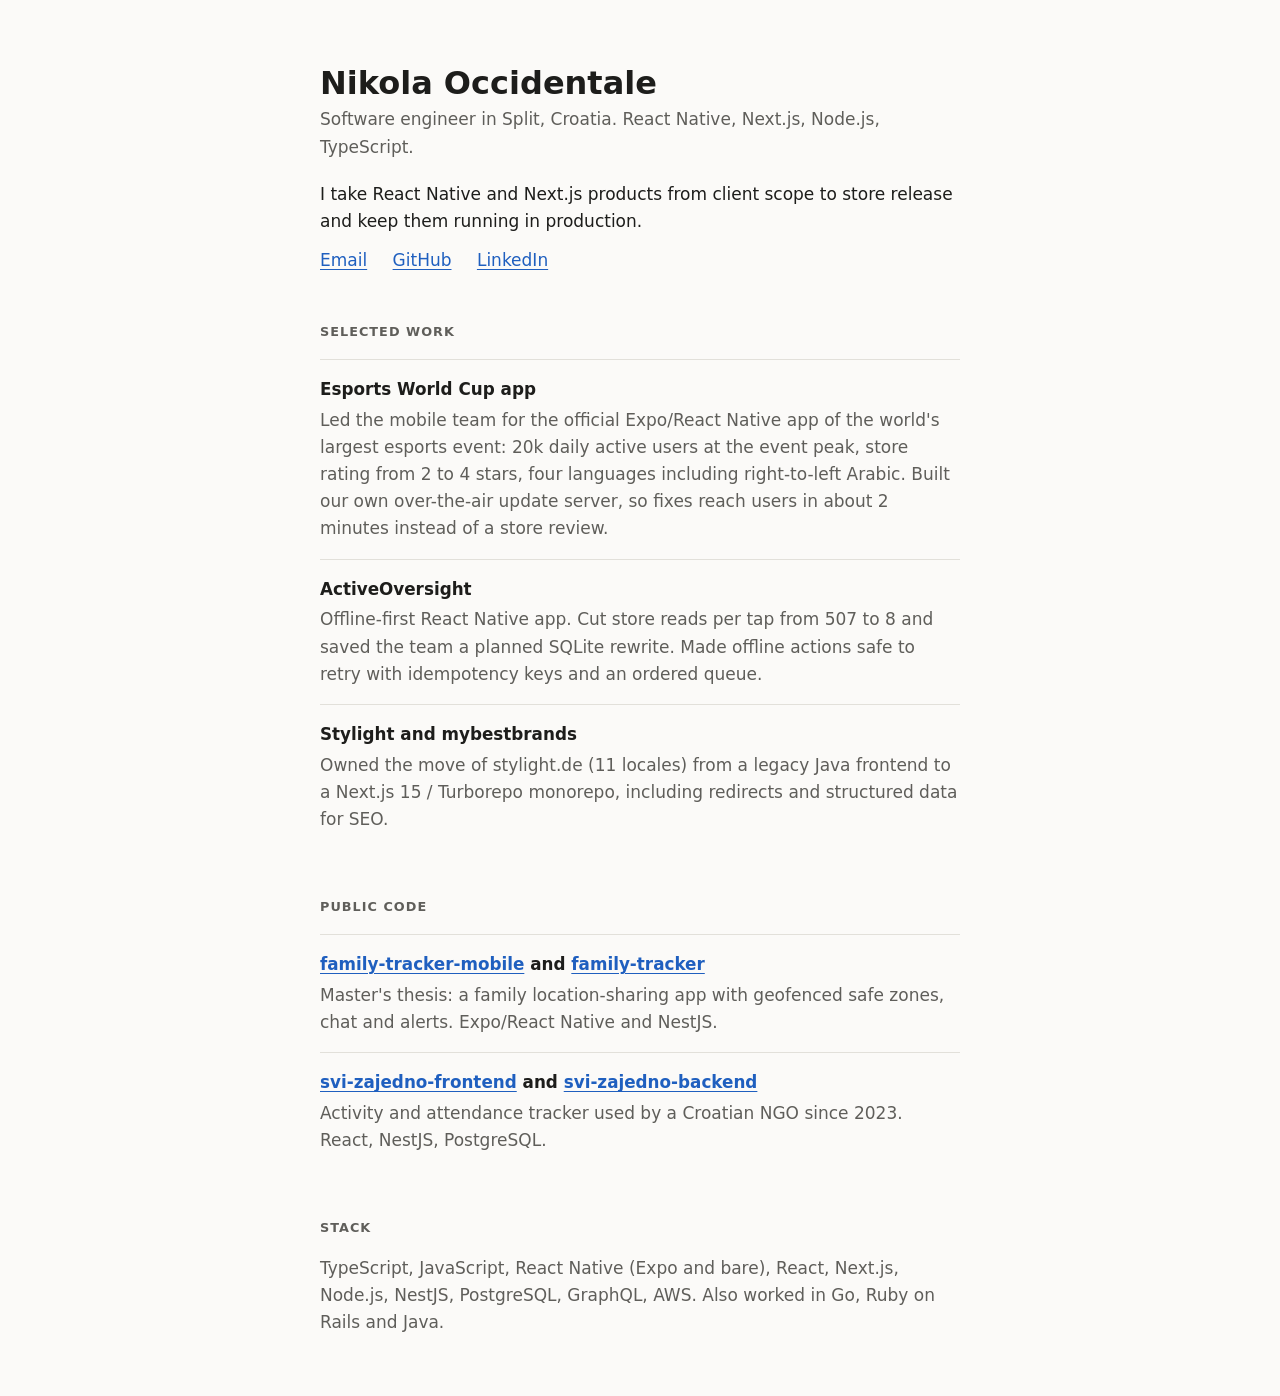
==== index.html @ 133c91ba "One-page portfolio" ====
<!doctype html>
<html lang="en">
<head>
<meta charset="utf-8">
<meta name="viewport" content="width=device-width, initial-scale=1">
<title>Nikola Occidentale</title>
<meta name="description" content="Software engineer in Split, Croatia. React Native, Next.js, Node.js, TypeScript.">
<style>
  :root {
    --bg: #fbfaf8; --fg: #1d1d1b; --muted: #5f5e5a; --line: #e2e0da; --accent: #1f5fbf;
  }
  @media (prefers-color-scheme: dark) {
    :root { --bg: #151514; --fg: #ecebe7; --muted: #a3a29c; --line: #2b2b29; --accent: #7fb0ff; }
  }
  * { box-sizing: border-box; }
  body {
    margin: 0; background: var(--bg); color: var(--fg);
    font: 17px/1.6 system-ui, -apple-system, "Segoe UI", Roboto, sans-serif;
  }
  main { max-width: 42rem; margin: 0 auto; padding: 4rem 1rem 3rem; }
  h1 { font-size: 2rem; line-height: 1.2; margin: 0 0 .25rem; }
  h2 { font-size: .8rem; letter-spacing: .08em; text-transform: uppercase; color: var(--muted); margin: 3rem 0 1rem; font-weight: 600; }
  h3 { font-size: 1.05rem; margin: 0 0 .25rem; }
  p { margin: 0 0 .75rem; }
  .lead { color: var(--muted); margin-bottom: 1.25rem; }
  .item { padding: 1rem 0; border-top: 1px solid var(--line); }
  .item:last-child { border-bottom: 1px solid var(--line); }
  .item p { margin: 0; color: var(--muted); }
  a { color: var(--accent); text-underline-offset: 3px; }
  .stack { color: var(--muted); }
  nav a { margin-right: 1.25rem; }
</style>
</head>
<body>
<main>
  <h1>Nikola Occidentale</h1>
  <p class="lead">Software engineer in Split, Croatia. React Native, Next.js, Node.js, TypeScript.</p>
  <p>I take React Native and Next.js products from client scope to store release and keep them running in production.</p>
  <nav>
    <a href="mailto:nikolaoccid@gmail.com">Email</a>
    <a href="https://github.com/nikolaoccid">GitHub</a>
    <a href="https://www.linkedin.com/in/nikola-occidentale/">LinkedIn</a>
  </nav>

  <h2>Selected work</h2>
  <div class="item">
    <h3>Esports World Cup app</h3>
    <p>Led the mobile team for the official Expo/React Native app of the world's largest esports event: 20k daily active users at the event peak, store rating from 2 to 4 stars, four languages including right-to-left Arabic. Built our own over-the-air update server, so fixes reach users in about 2 minutes instead of a store review.</p>
  </div>
  <div class="item">
    <h3>ActiveOversight</h3>
    <p>Offline-first React Native app. Cut store reads per tap from 507 to 8 and saved the team a planned SQLite rewrite. Made offline actions safe to retry with idempotency keys and an ordered queue.</p>
  </div>
  <div class="item">
    <h3>Stylight and mybestbrands</h3>
    <p>Owned the move of stylight.de (11 locales) from a legacy Java frontend to a Next.js 15 / Turborepo monorepo, including redirects and structured data for SEO.</p>
  </div>

  <h2>Public code</h2>
  <div class="item">
    <h3><a href="https://github.com/nikolaoccid/family-tracker-mobile">family-tracker-mobile</a> and <a href="https://github.com/nikolaoccid/family-tracker">family-tracker</a></h3>
    <p>Master's thesis: a family location-sharing app with geofenced safe zones, chat and alerts. Expo/React Native and NestJS.</p>
  </div>
  <div class="item">
    <h3><a href="https://github.com/nikolaoccid/svi-zajedno-frontend">svi-zajedno-frontend</a> and <a href="https://github.com/nikolaoccid/svi-zajedno-backend">svi-zajedno-backend</a></h3>
    <p>Activity and attendance tracker used by a Croatian NGO since 2023. React, NestJS, PostgreSQL.</p>
  </div>

  <h2>Stack</h2>
  <p class="stack">TypeScript, JavaScript, React Native (Expo and bare), React, Next.js, Node.js, NestJS, PostgreSQL, GraphQL, AWS. Also worked in Go, Ruby on Rails and Java.</p>
</main>
</body>
</html>
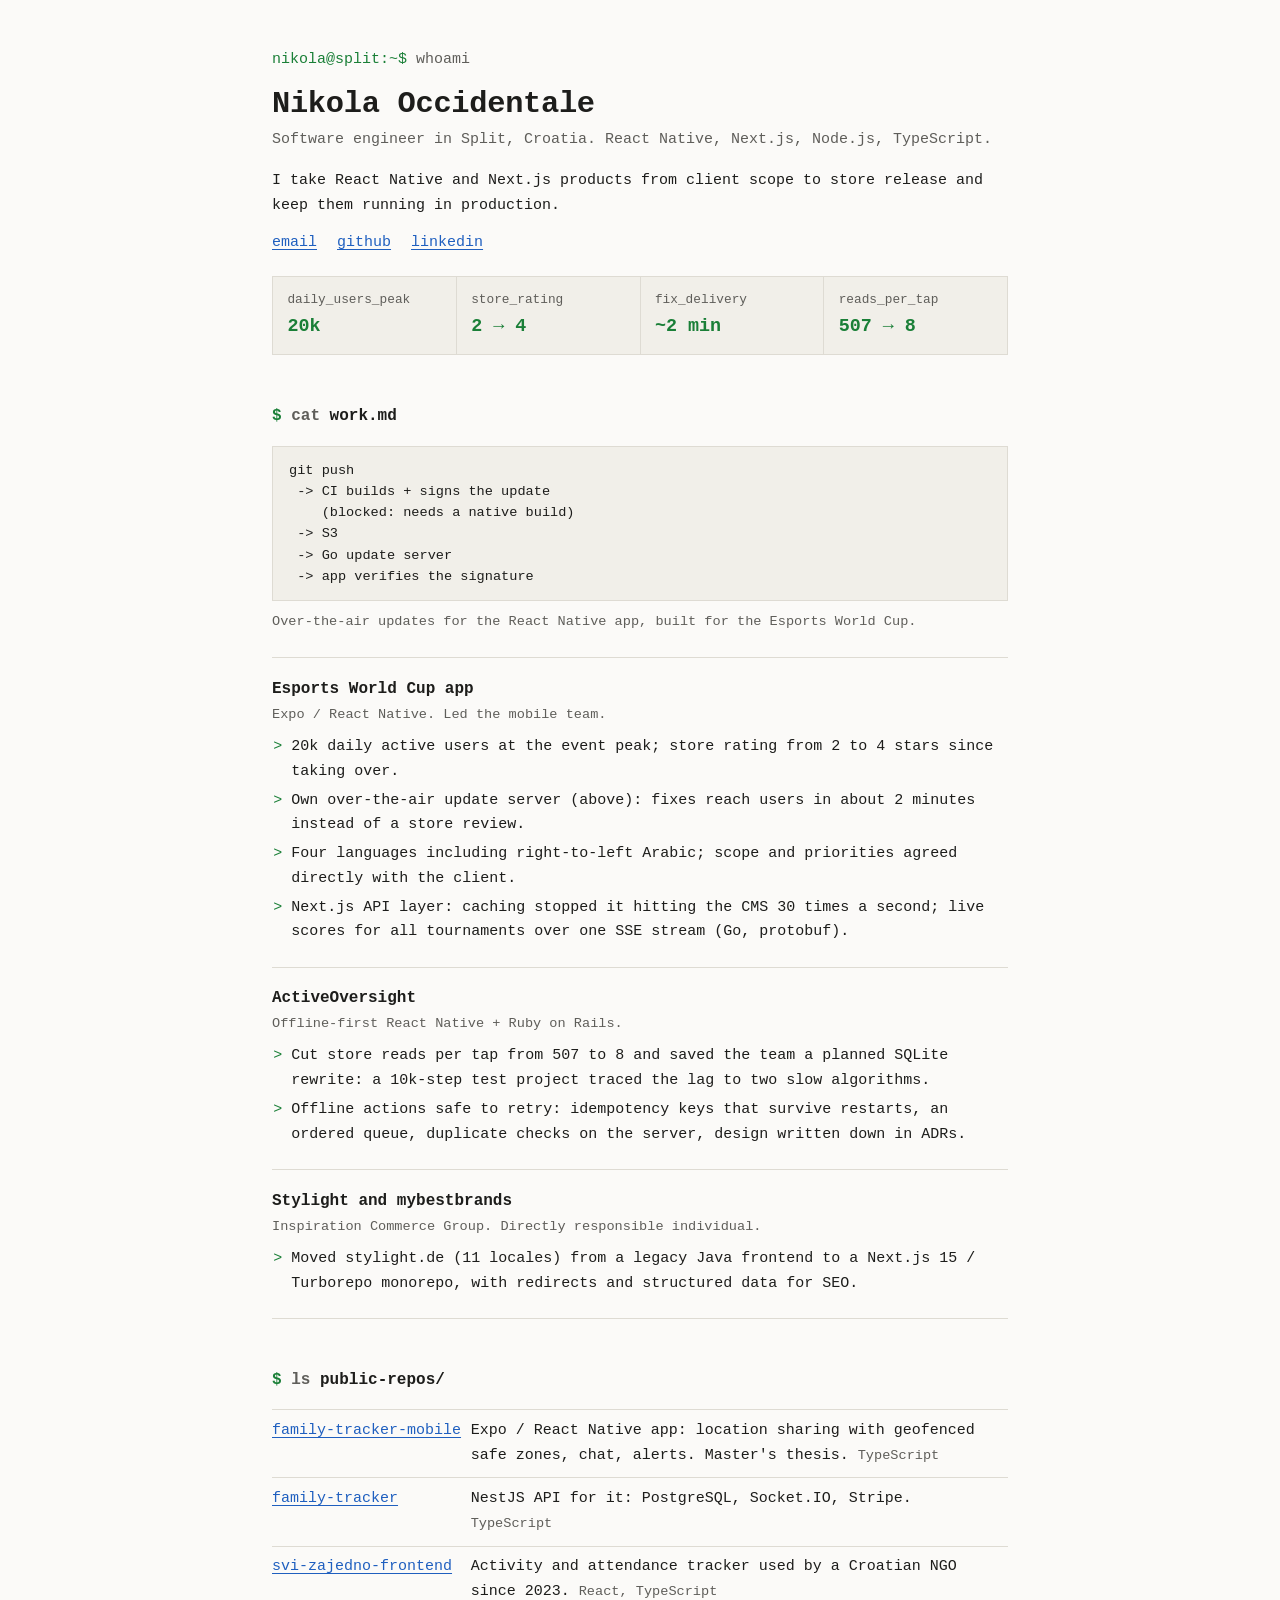
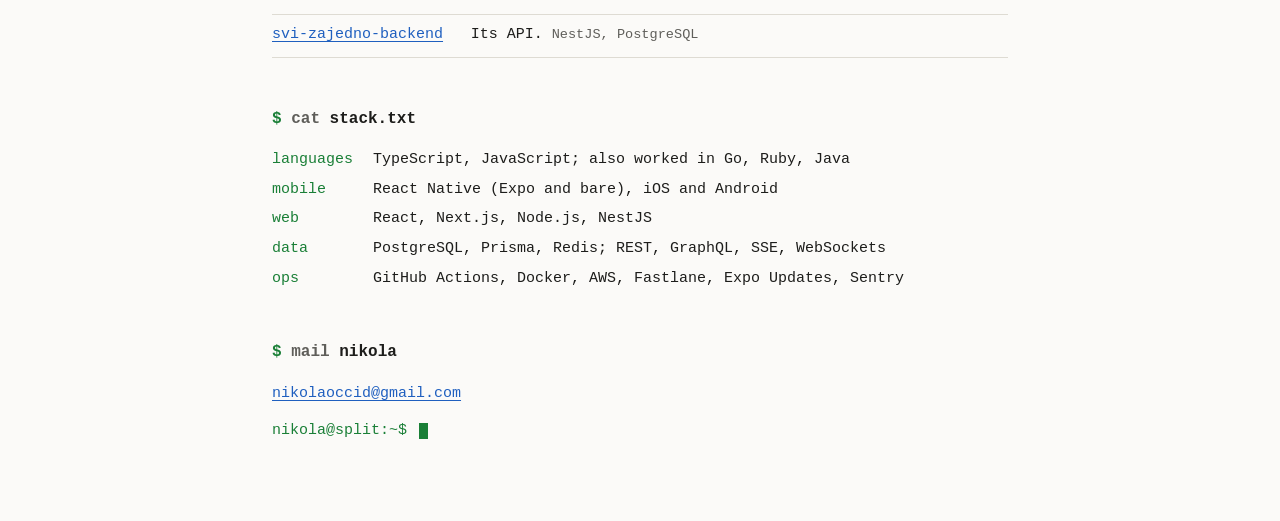
==== commit a2aafd39: "Terminal-style one-pager: metrics, update pipeline diagram, repo list and stack" ====
--- a/index.html
+++ b/index.html
@@ -5,69 +5,147 @@
 <meta name="viewport" content="width=device-width, initial-scale=1">
 <title>Nikola Occidentale</title>
 <meta name="description" content="Software engineer in Split, Croatia. React Native, Next.js, Node.js, TypeScript.">
+<meta name="color-scheme" content="dark light">
+<link rel="icon" href="data:image/svg+xml,%3Csvg xmlns='http://www.w3.org/2000/svg' viewBox='0 0 32 32'%3E%3Crect width='32' height='32' rx='6' fill='%230d1117'/%3E%3Cpath d='M7 10l7 6-7 6' fill='none' stroke='%233fb950' stroke-width='3' stroke-linecap='round' stroke-linejoin='round'/%3E%3Cpath d='M17 23h8' stroke='%233fb950' stroke-width='3' stroke-linecap='round'/%3E%3C/svg%3E">
 <style>
   :root {
-    --bg: #fbfaf8; --fg: #1d1d1b; --muted: #5f5e5a; --line: #e2e0da; --accent: #1f5fbf;
+    --bg: #fbfaf8; --fg: #1d1d1b; --muted: #5f5e5a; --line: #dedbd3; --accent: #1f5fbf; --green: #1a7f37; --panel: #f1efe9;
   }
   @media (prefers-color-scheme: dark) {
-    :root { --bg: #151514; --fg: #ecebe7; --muted: #a3a29c; --line: #2b2b29; --accent: #7fb0ff; }
+    :root { --bg: #0d1117; --fg: #d5dbe3; --muted: #8b949e; --line: #262d36; --accent: #58a6ff; --green: #3fb950; --panel: #151b23; }
   }
   * { box-sizing: border-box; }
+  html { -webkit-text-size-adjust: 100%; }
   body {
     margin: 0; background: var(--bg); color: var(--fg);
-    font: 17px/1.6 system-ui, -apple-system, "Segoe UI", Roboto, sans-serif;
+    font: 15px/1.65 ui-monospace, SFMono-Regular, "SF Mono", Menlo, Consolas, "Liberation Mono", monospace;
   }
-  main { max-width: 42rem; margin: 0 auto; padding: 4rem 1rem 3rem; }
-  h1 { font-size: 2rem; line-height: 1.2; margin: 0 0 .25rem; }
-  h2 { font-size: .8rem; letter-spacing: .08em; text-transform: uppercase; color: var(--muted); margin: 3rem 0 1rem; font-weight: 600; }
-  h3 { font-size: 1.05rem; margin: 0 0 .25rem; }
-  p { margin: 0 0 .75rem; }
-  .lead { color: var(--muted); margin-bottom: 1.25rem; }
-  .item { padding: 1rem 0; border-top: 1px solid var(--line); }
-  .item:last-child { border-bottom: 1px solid var(--line); }
-  .item p { margin: 0; color: var(--muted); }
+  main { max-width: 48rem; margin: 0 auto; padding: 3rem 1rem 4rem; }
   a { color: var(--accent); text-underline-offset: 3px; }
-  .stack { color: var(--muted); }
-  nav a { margin-right: 1.25rem; }
+  a:hover { text-decoration-thickness: 2px; }
+  a:focus-visible { outline: 2px solid var(--accent); outline-offset: 3px; border-radius: 2px; }
+
+  .prompt { color: var(--green); user-select: none; }
+  .cmd { color: var(--muted); }
+  h1 { font-size: 1.9rem; line-height: 1.2; margin: .3rem 0 .4rem; font-weight: 700; letter-spacing: -.01em; }
+  h2 { font-size: 1rem; margin: 3rem 0 1rem; font-weight: 600; }
+  h3 { font-size: 1rem; margin: 0; font-weight: 600; }
+  p { margin: 0 0 .8rem; }
+  .lead { color: var(--muted); margin: 0 0 1rem; }
+  .links a { margin-right: 1.25rem; white-space: nowrap; }
+
+  .metrics { display: grid; grid-template-columns: repeat(2, 1fr); gap: 1px; background: var(--line); border: 1px solid var(--line); margin: 1.25rem 0 0; }
+  .metrics div { background: var(--panel); padding: .75rem .9rem; }
+  @media (min-width: 40rem) { .metrics { grid-template-columns: repeat(4, 1fr); } }
+  .metrics dt { color: var(--muted); font-size: .8rem; }
+  .metrics dd { margin: .1rem 0 0; font-size: 1.15rem; font-weight: 700; color: var(--green); }
+
+  pre { margin: 0 0 1rem; padding: .85rem 1rem; background: var(--panel); border: 1px solid var(--line); overflow-x: auto; font: inherit; font-size: .85rem; line-height: 1.55; }
+  .caption { color: var(--muted); font-size: .85rem; margin: -.4rem 0 1.5rem; }
+
+  .item { padding: 1.1rem 0; border-top: 1px solid var(--line); }
+  .item:last-of-type { border-bottom: 1px solid var(--line); }
+  .meta { color: var(--muted); font-size: .85rem; margin: .1rem 0 .55rem; }
+  ul { margin: 0; padding-left: 1.2rem; }
+  li { margin: .25rem 0; }
+  li::marker { color: var(--green); content: "> "; }
+
+  .repos { width: 100%; border-collapse: collapse; }
+  .repos td { padding: .55rem .6rem .55rem 0; vertical-align: top; border-top: 1px solid var(--line); }
+  .repos tr:last-child td { border-bottom: 1px solid var(--line); }
+  .repos td:first-child { white-space: nowrap; }
+  .tag { color: var(--muted); font-size: .85rem; }
+
+  dl.kv { margin: 0; display: grid; grid-template-columns: max-content 1fr; gap: .3rem 1.25rem; }
+  dl.kv dt { color: var(--green); }
+  dl.kv dd { margin: 0; overflow-wrap: anywhere; }
+
+  .cursor { display: inline-block; width: .6em; height: 1.1em; background: var(--green); vertical-align: text-bottom; margin-left: .2em; animation: blink 1.1s steps(1) infinite; }
+  @keyframes blink { 50% { opacity: 0; } }
+  @media (prefers-reduced-motion: reduce) { .cursor { animation: none; } }
+  @media (max-width: 34rem) {
+    .repos, .repos tbody, .repos tr, .repos td { display: block; }
+    .repos td { border: 0; padding: 0; }
+    .repos tr { padding: .6rem 0; border-top: 1px solid var(--line); }
+    .repos tr:last-child { border-bottom: 1px solid var(--line); }
+    .repos td:first-child { white-space: normal; }
+  }
+  @media (max-width: 34rem) { dl.kv { grid-template-columns: 1fr; gap: 0; } dl.kv dd { margin-bottom: .6rem; } }
 </style>
 </head>
 <body>
 <main>
+  <p class="cmd"><span class="prompt" aria-hidden="true">nikola@split:~$ </span><span aria-hidden="true">whoami</span></p>
   <h1>Nikola Occidentale</h1>
   <p class="lead">Software engineer in Split, Croatia. React Native, Next.js, Node.js, TypeScript.</p>
   <p>I take React Native and Next.js products from client scope to store release and keep them running in production.</p>
-  <nav>
-    <a href="mailto:nikolaoccid@gmail.com">Email</a>
-    <a href="https://github.com/nikolaoccid">GitHub</a>
-    <a href="https://www.linkedin.com/in/nikola-occidentale/">LinkedIn</a>
-  </nav>
+  <p class="links"><a href="mailto:nikolaoccid@gmail.com">email</a><a href="https://github.com/nikolaoccid">github</a><a href="https://www.linkedin.com/in/nikola-occidentale/">linkedin</a></p>
 
-  <h2>Selected work</h2>
+  <dl class="metrics">
+    <div><dt>daily_users_peak</dt><dd>20k</dd></div>
+    <div><dt>store_rating</dt><dd>2 &rarr; 4</dd></div>
+    <div><dt>fix_delivery</dt><dd>~2 min</dd></div>
+    <div><dt>reads_per_tap</dt><dd>507 &rarr; 8</dd></div>
+  </dl>
+
+  <h2><span class="prompt" aria-hidden="true">$ </span><span class="cmd" aria-hidden="true">cat </span>work.md</h2>
+
+  <pre aria-label="Diagram: git push, CI builds and signs the update (blocked if it needs a native build), S3, Go update server, the app verifies the signature">git push
+ -> CI builds + signs the update
+    (blocked: needs a native build)
+ -> S3
+ -> Go update server
+ -> app verifies the signature</pre>
+  <p class="caption">Over-the-air updates for the React Native app, built for the Esports World Cup.</p>
+
   <div class="item">
     <h3>Esports World Cup app</h3>
-    <p>Led the mobile team for the official Expo/React Native app of the world's largest esports event: 20k daily active users at the event peak, store rating from 2 to 4 stars, four languages including right-to-left Arabic. Built our own over-the-air update server, so fixes reach users in about 2 minutes instead of a store review.</p>
+    <p class="meta">Expo / React Native. Led the mobile team.</p>
+    <ul>
+      <li>20k daily active users at the event peak; store rating from 2 to 4 stars since taking over.</li>
+      <li>Own over-the-air update server (above): fixes reach users in about 2 minutes instead of a store review.</li>
+      <li>Four languages including right-to-left Arabic; scope and priorities agreed directly with the client.</li>
+      <li>Next.js API layer: caching stopped it hitting the CMS 30 times a second; live scores for all tournaments over one SSE stream (Go, protobuf).</li>
+    </ul>
   </div>
   <div class="item">
     <h3>ActiveOversight</h3>
-    <p>Offline-first React Native app. Cut store reads per tap from 507 to 8 and saved the team a planned SQLite rewrite. Made offline actions safe to retry with idempotency keys and an ordered queue.</p>
+    <p class="meta">Offline-first React Native + Ruby on Rails.</p>
+    <ul>
+      <li>Cut store reads per tap from 507 to 8 and saved the team a planned SQLite rewrite: a 10k-step test project traced the lag to two slow algorithms.</li>
+      <li>Offline actions safe to retry: idempotency keys that survive restarts, an ordered queue, duplicate checks on the server, design written down in ADRs.</li>
+    </ul>
   </div>
   <div class="item">
     <h3>Stylight and mybestbrands</h3>
-    <p>Owned the move of stylight.de (11 locales) from a legacy Java frontend to a Next.js 15 / Turborepo monorepo, including redirects and structured data for SEO.</p>
+    <p class="meta">Inspiration Commerce Group. Directly responsible individual.</p>
+    <ul>
+      <li>Moved stylight.de (11 locales) from a legacy Java frontend to a Next.js 15 / Turborepo monorepo, with redirects and structured data for SEO.</li>
+    </ul>
   </div>
 
-  <h2>Public code</h2>
-  <div class="item">
-    <h3><a href="https://github.com/nikolaoccid/family-tracker-mobile">family-tracker-mobile</a> and <a href="https://github.com/nikolaoccid/family-tracker">family-tracker</a></h3>
-    <p>Master's thesis: a family location-sharing app with geofenced safe zones, chat and alerts. Expo/React Native and NestJS.</p>
-  </div>
-  <div class="item">
-    <h3><a href="https://github.com/nikolaoccid/svi-zajedno-frontend">svi-zajedno-frontend</a> and <a href="https://github.com/nikolaoccid/svi-zajedno-backend">svi-zajedno-backend</a></h3>
-    <p>Activity and attendance tracker used by a Croatian NGO since 2023. React, NestJS, PostgreSQL.</p>
-  </div>
+  <h2><span class="prompt" aria-hidden="true">$ </span><span class="cmd" aria-hidden="true">ls </span>public-repos/</h2>
+  <table class="repos">
+    <tbody>
+      <tr><td><a href="https://github.com/nikolaoccid/family-tracker-mobile">family-tracker-mobile</a></td><td>Expo / React Native app: location sharing with geofenced safe zones, chat, alerts. Master's thesis. <span class="tag">TypeScript</span></td></tr>
+      <tr><td><a href="https://github.com/nikolaoccid/family-tracker">family-tracker</a></td><td>NestJS API for it: PostgreSQL, Socket.IO, Stripe. <span class="tag">TypeScript</span></td></tr>
+      <tr><td><a href="https://github.com/nikolaoccid/svi-zajedno-frontend">svi-zajedno-frontend</a></td><td>Activity and attendance tracker used by a Croatian NGO since 2023. <span class="tag">React, TypeScript</span></td></tr>
+      <tr><td><a href="https://github.com/nikolaoccid/svi-zajedno-backend">svi-zajedno-backend</a></td><td>Its API. <span class="tag">NestJS, PostgreSQL</span></td></tr>
+    </tbody>
+  </table>
 
-  <h2>Stack</h2>
-  <p class="stack">TypeScript, JavaScript, React Native (Expo and bare), React, Next.js, Node.js, NestJS, PostgreSQL, GraphQL, AWS. Also worked in Go, Ruby on Rails and Java.</p>
+  <h2><span class="prompt" aria-hidden="true">$ </span><span class="cmd" aria-hidden="true">cat </span>stack.txt</h2>
+  <dl class="kv">
+    <dt>languages</dt><dd>TypeScript, JavaScript; also worked in Go, Ruby, Java</dd>
+    <dt>mobile</dt><dd>React Native (Expo and bare), iOS and Android</dd>
+    <dt>web</dt><dd>React, Next.js, Node.js, NestJS</dd>
+    <dt>data</dt><dd>PostgreSQL, Prisma, Redis; REST, GraphQL, SSE, WebSockets</dd>
+    <dt>ops</dt><dd>GitHub Actions, Docker, AWS, Fastlane, Expo Updates, Sentry</dd>
+  </dl>
+
+  <h2><span class="prompt" aria-hidden="true">$ </span><span class="cmd" aria-hidden="true">mail </span>nikola</h2>
+  <p class="links"><a href="mailto:nikolaoccid@gmail.com">nikolaoccid@gmail.com</a></p>
+  <p class="cmd"><span class="prompt" aria-hidden="true">nikola@split:~$ </span><span class="cursor" aria-hidden="true"></span></p>
 </main>
 </body>
 </html>
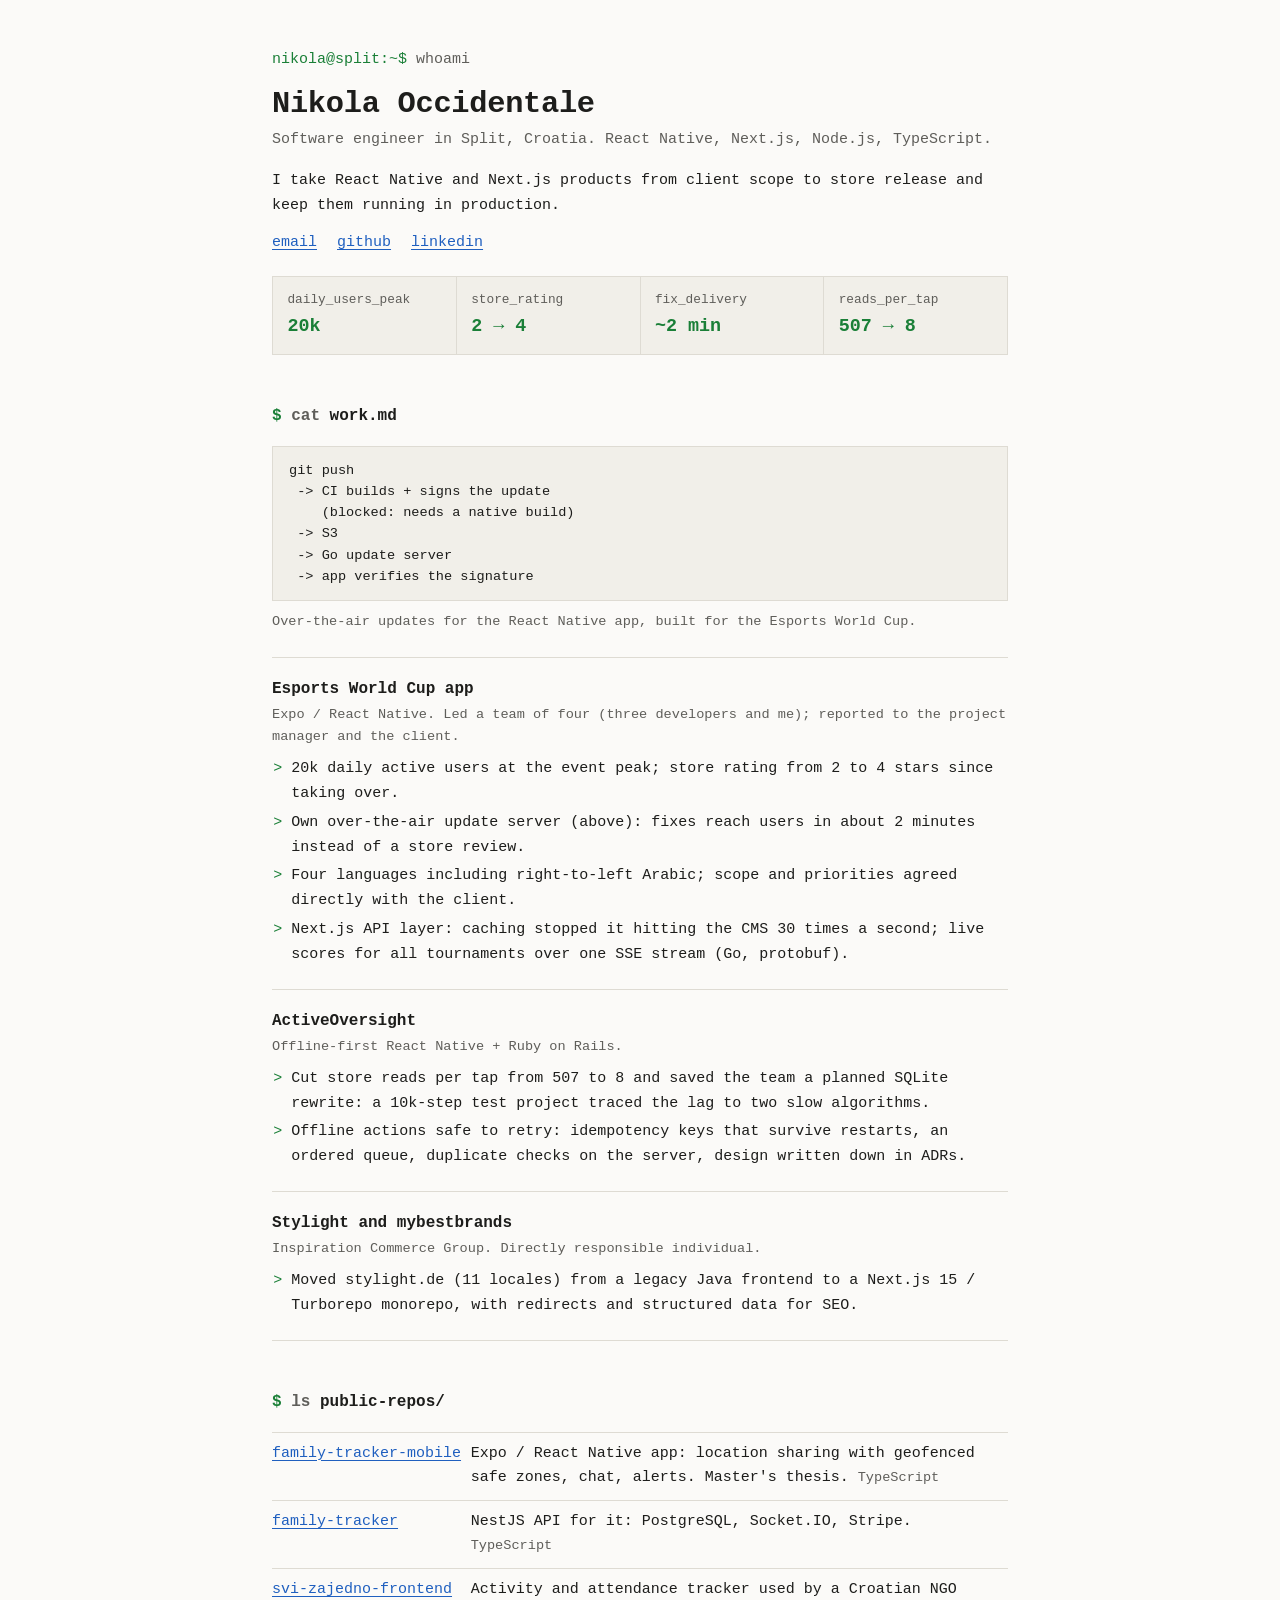
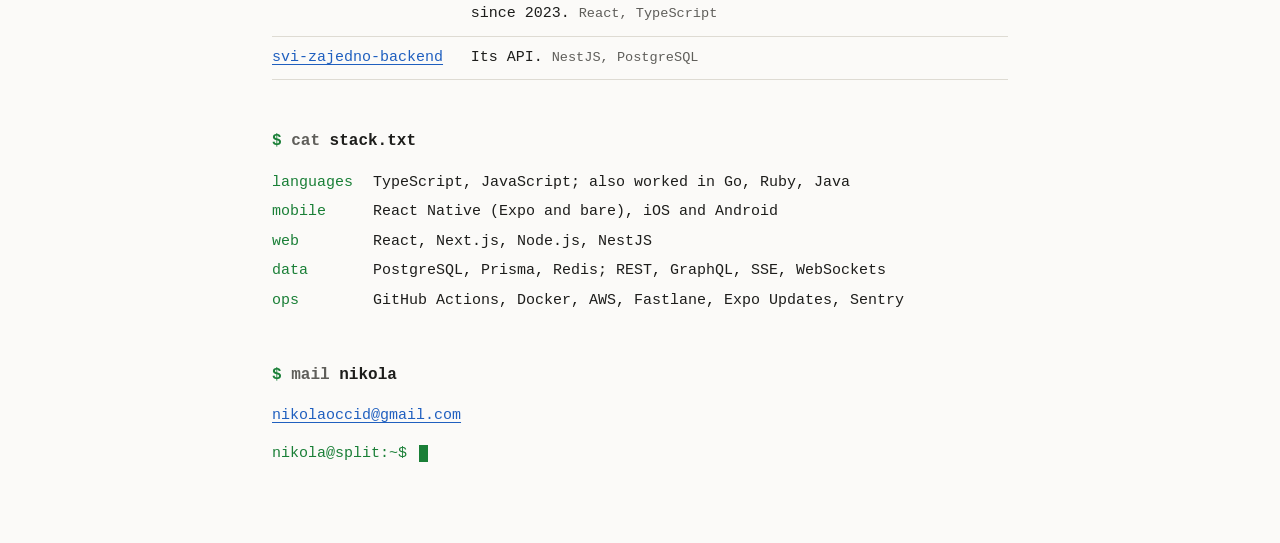
==== commit c222e04b: "Esports World Cup: state the team size and reporting line" ====
--- a/index.html
+++ b/index.html
@@ -100,7 +100,7 @@
 
   <div class="item">
     <h3>Esports World Cup app</h3>
-    <p class="meta">Expo / React Native. Led the mobile team.</p>
+    <p class="meta">Expo / React Native. Led a team of four (three developers and me); reported to the project manager and the client.</p>
     <ul>
       <li>20k daily active users at the event peak; store rating from 2 to 4 stars since taking over.</li>
       <li>Own over-the-air update server (above): fixes reach users in about 2 minutes instead of a store review.</li>
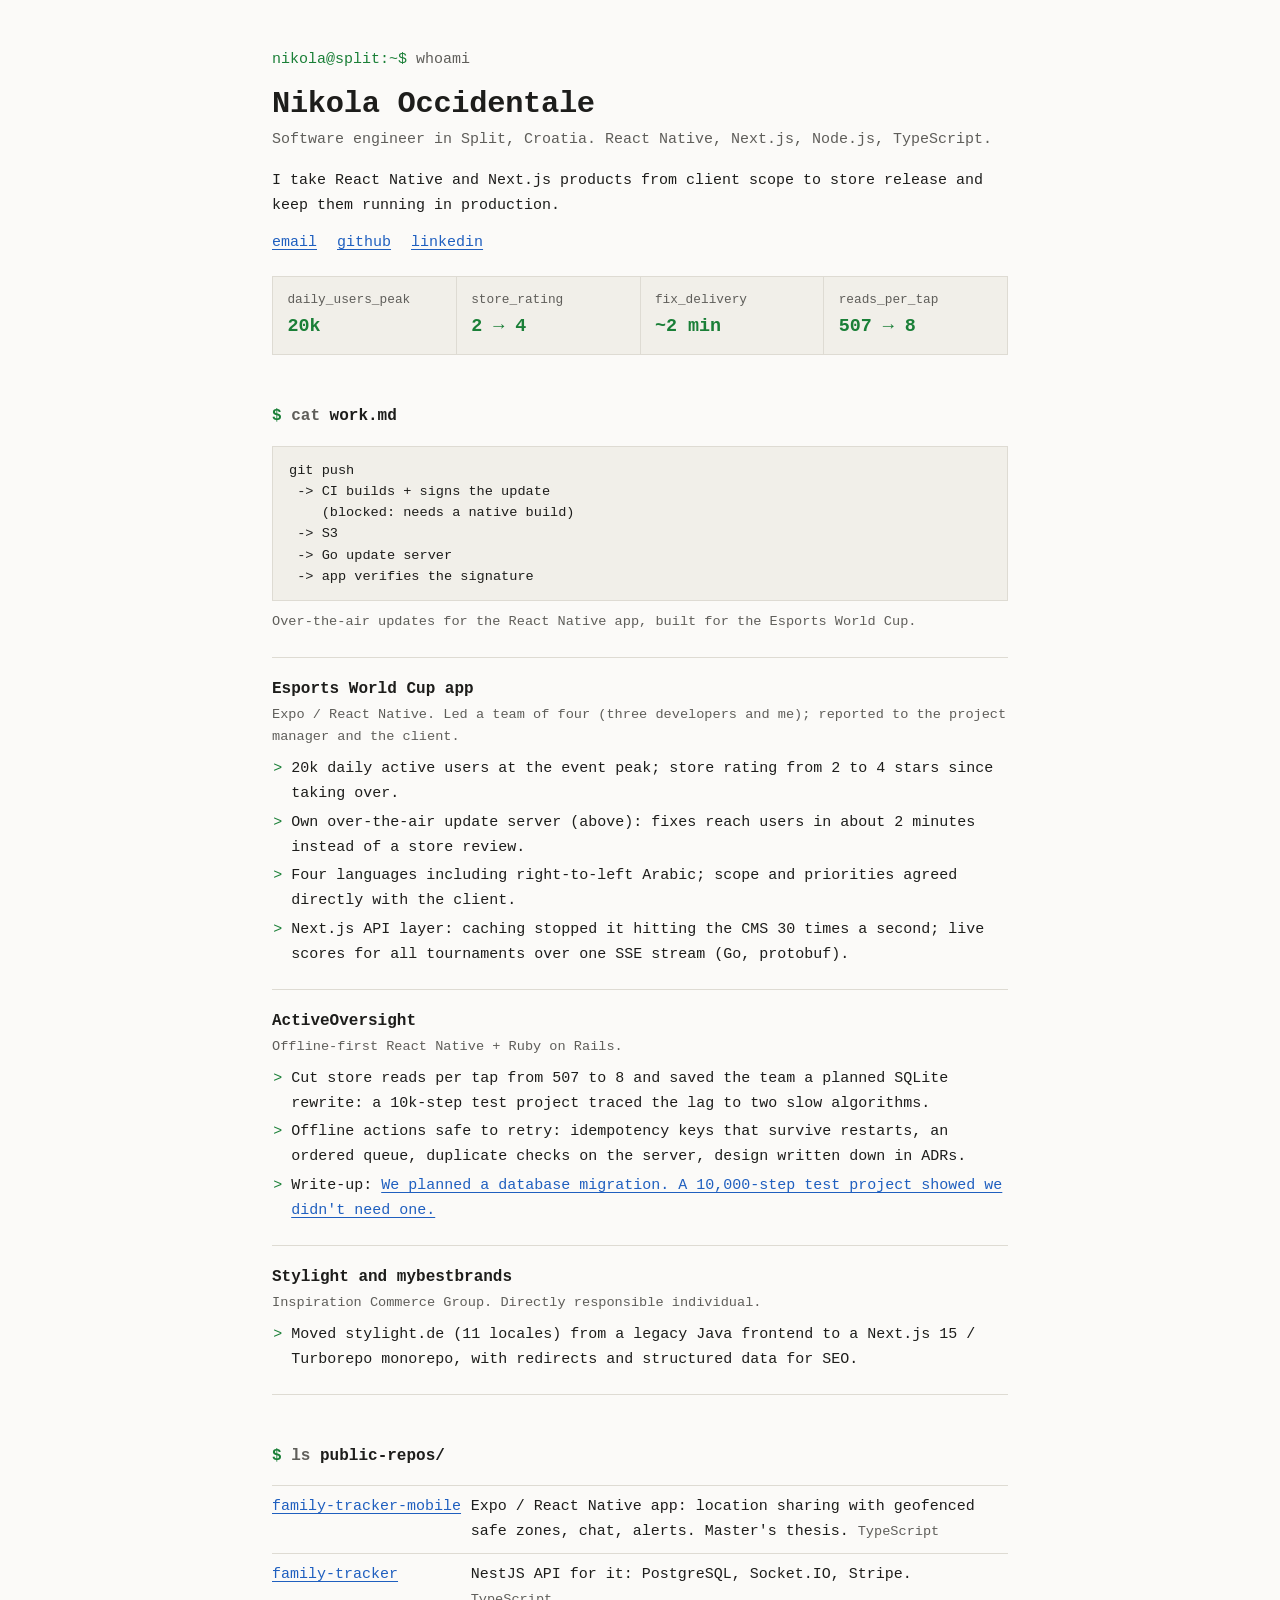
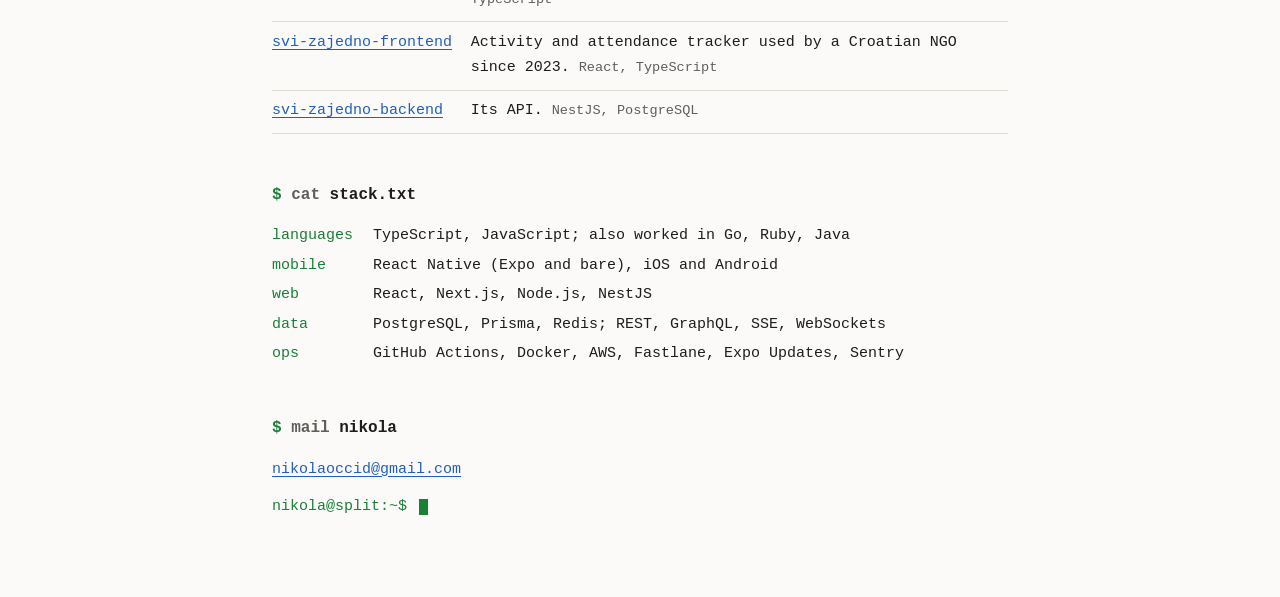
==== commit d4fa739d: "Add the 507 to 8 write-up and share one stylesheet between pages" ====
--- a/index.html
+++ b/index.html
@@ -7,71 +7,7 @@
 <meta name="description" content="Software engineer in Split, Croatia. React Native, Next.js, Node.js, TypeScript.">
 <meta name="color-scheme" content="dark light">
 <link rel="icon" href="data:image/svg+xml,%3Csvg xmlns='http://www.w3.org/2000/svg' viewBox='0 0 32 32'%3E%3Crect width='32' height='32' rx='6' fill='%230d1117'/%3E%3Cpath d='M7 10l7 6-7 6' fill='none' stroke='%233fb950' stroke-width='3' stroke-linecap='round' stroke-linejoin='round'/%3E%3Cpath d='M17 23h8' stroke='%233fb950' stroke-width='3' stroke-linecap='round'/%3E%3C/svg%3E">
-<style>
-  :root {
-    --bg: #fbfaf8; --fg: #1d1d1b; --muted: #5f5e5a; --line: #dedbd3; --accent: #1f5fbf; --green: #1a7f37; --panel: #f1efe9;
-  }
-  @media (prefers-color-scheme: dark) {
-    :root { --bg: #0d1117; --fg: #d5dbe3; --muted: #8b949e; --line: #262d36; --accent: #58a6ff; --green: #3fb950; --panel: #151b23; }
-  }
-  * { box-sizing: border-box; }
-  html { -webkit-text-size-adjust: 100%; }
-  body {
-    margin: 0; background: var(--bg); color: var(--fg);
-    font: 15px/1.65 ui-monospace, SFMono-Regular, "SF Mono", Menlo, Consolas, "Liberation Mono", monospace;
-  }
-  main { max-width: 48rem; margin: 0 auto; padding: 3rem 1rem 4rem; }
-  a { color: var(--accent); text-underline-offset: 3px; }
-  a:hover { text-decoration-thickness: 2px; }
-  a:focus-visible { outline: 2px solid var(--accent); outline-offset: 3px; border-radius: 2px; }
-
-  .prompt { color: var(--green); user-select: none; }
-  .cmd { color: var(--muted); }
-  h1 { font-size: 1.9rem; line-height: 1.2; margin: .3rem 0 .4rem; font-weight: 700; letter-spacing: -.01em; }
-  h2 { font-size: 1rem; margin: 3rem 0 1rem; font-weight: 600; }
-  h3 { font-size: 1rem; margin: 0; font-weight: 600; }
-  p { margin: 0 0 .8rem; }
-  .lead { color: var(--muted); margin: 0 0 1rem; }
-  .links a { margin-right: 1.25rem; white-space: nowrap; }
-
-  .metrics { display: grid; grid-template-columns: repeat(2, 1fr); gap: 1px; background: var(--line); border: 1px solid var(--line); margin: 1.25rem 0 0; }
-  .metrics div { background: var(--panel); padding: .75rem .9rem; }
-  @media (min-width: 40rem) { .metrics { grid-template-columns: repeat(4, 1fr); } }
-  .metrics dt { color: var(--muted); font-size: .8rem; }
-  .metrics dd { margin: .1rem 0 0; font-size: 1.15rem; font-weight: 700; color: var(--green); }
-
-  pre { margin: 0 0 1rem; padding: .85rem 1rem; background: var(--panel); border: 1px solid var(--line); overflow-x: auto; font: inherit; font-size: .85rem; line-height: 1.55; }
-  .caption { color: var(--muted); font-size: .85rem; margin: -.4rem 0 1.5rem; }
-
-  .item { padding: 1.1rem 0; border-top: 1px solid var(--line); }
-  .item:last-of-type { border-bottom: 1px solid var(--line); }
-  .meta { color: var(--muted); font-size: .85rem; margin: .1rem 0 .55rem; }
-  ul { margin: 0; padding-left: 1.2rem; }
-  li { margin: .25rem 0; }
-  li::marker { color: var(--green); content: "> "; }
-
-  .repos { width: 100%; border-collapse: collapse; }
-  .repos td { padding: .55rem .6rem .55rem 0; vertical-align: top; border-top: 1px solid var(--line); }
-  .repos tr:last-child td { border-bottom: 1px solid var(--line); }
-  .repos td:first-child { white-space: nowrap; }
-  .tag { color: var(--muted); font-size: .85rem; }
-
-  dl.kv { margin: 0; display: grid; grid-template-columns: max-content 1fr; gap: .3rem 1.25rem; }
-  dl.kv dt { color: var(--green); }
-  dl.kv dd { margin: 0; overflow-wrap: anywhere; }
-
-  .cursor { display: inline-block; width: .6em; height: 1.1em; background: var(--green); vertical-align: text-bottom; margin-left: .2em; animation: blink 1.1s steps(1) infinite; }
-  @keyframes blink { 50% { opacity: 0; } }
-  @media (prefers-reduced-motion: reduce) { .cursor { animation: none; } }
-  @media (max-width: 34rem) {
-    .repos, .repos tbody, .repos tr, .repos td { display: block; }
-    .repos td { border: 0; padding: 0; }
-    .repos tr { padding: .6rem 0; border-top: 1px solid var(--line); }
-    .repos tr:last-child { border-bottom: 1px solid var(--line); }
-    .repos td:first-child { white-space: normal; }
-  }
-  @media (max-width: 34rem) { dl.kv { grid-template-columns: 1fr; gap: 0; } dl.kv dd { margin-bottom: .6rem; } }
-</style>
+<link rel="stylesheet" href="/style.css">
 </head>
 <body>
 <main>
@@ -114,6 +50,7 @@
     <ul>
       <li>Cut store reads per tap from 507 to 8 and saved the team a planned SQLite rewrite: a 10k-step test project traced the lag to two slow algorithms.</li>
       <li>Offline actions safe to retry: idempotency keys that survive restarts, an ordered queue, duplicate checks on the server, design written down in ADRs.</li>
+      <li>Write-up: <a href="/notes/507-to-8.html">We planned a database migration. A 10,000-step test project showed we didn't need one.</a></li>
     </ul>
   </div>
   <div class="item">
--- a/style.css
+++ b/style.css
@@ -0,0 +1,77 @@
+:root {
+  --bg: #fbfaf8; --fg: #1d1d1b; --muted: #5f5e5a; --line: #dedbd3; --accent: #1f5fbf; --green: #1a7f37; --panel: #f1efe9;
+}
+@media (prefers-color-scheme: dark) {
+  :root { --bg: #0d1117; --fg: #d5dbe3; --muted: #8b949e; --line: #262d36; --accent: #58a6ff; --green: #3fb950; --panel: #151b23; }
+}
+* { box-sizing: border-box; }
+html { -webkit-text-size-adjust: 100%; }
+body {
+  margin: 0; background: var(--bg); color: var(--fg);
+  font: 15px/1.65 ui-monospace, SFMono-Regular, "SF Mono", Menlo, Consolas, "Liberation Mono", monospace;
+}
+main { max-width: 48rem; margin: 0 auto; padding: 3rem 1rem 4rem; }
+a { color: var(--accent); text-underline-offset: 3px; }
+a:hover { text-decoration-thickness: 2px; }
+a:focus-visible { outline: 2px solid var(--accent); outline-offset: 3px; border-radius: 2px; }
+
+.prompt { color: var(--green); user-select: none; }
+.cmd { color: var(--muted); }
+h1 { font-size: 1.9rem; line-height: 1.2; margin: .3rem 0 .4rem; font-weight: 700; letter-spacing: -.01em; }
+h2 { font-size: 1rem; margin: 3rem 0 1rem; font-weight: 600; }
+h3 { font-size: 1rem; margin: 0; font-weight: 600; }
+p { margin: 0 0 .8rem; }
+.lead { color: var(--muted); margin: 0 0 1rem; }
+.links a { margin-right: 1.25rem; white-space: nowrap; }
+
+.metrics { display: grid; grid-template-columns: repeat(2, 1fr); gap: 1px; background: var(--line); border: 1px solid var(--line); margin: 1.25rem 0 0; }
+.metrics div { background: var(--panel); padding: .75rem .9rem; }
+@media (min-width: 40rem) { .metrics { grid-template-columns: repeat(4, 1fr); } }
+.metrics dt { color: var(--muted); font-size: .8rem; }
+.metrics dd { margin: .1rem 0 0; font-size: 1.15rem; font-weight: 700; color: var(--green); }
+
+pre { margin: 0 0 1rem; padding: .85rem 1rem; background: var(--panel); border: 1px solid var(--line); overflow-x: auto; font: inherit; font-size: .85rem; line-height: 1.55; }
+.caption { color: var(--muted); font-size: .85rem; margin: -.4rem 0 1.5rem; }
+
+.item { padding: 1.1rem 0; border-top: 1px solid var(--line); }
+.item:last-of-type { border-bottom: 1px solid var(--line); }
+.meta { color: var(--muted); font-size: .85rem; margin: .1rem 0 .55rem; }
+ul { margin: 0; padding-left: 1.2rem; }
+li { margin: .25rem 0; }
+li::marker { color: var(--green); content: "> "; }
+
+.repos { width: 100%; border-collapse: collapse; }
+.repos td { padding: .55rem .6rem .55rem 0; vertical-align: top; border-top: 1px solid var(--line); }
+.repos tr:last-child td { border-bottom: 1px solid var(--line); }
+.repos td:first-child { white-space: nowrap; }
+.tag { color: var(--muted); font-size: .85rem; }
+
+dl.kv { margin: 0; display: grid; grid-template-columns: max-content 1fr; gap: .3rem 1.25rem; }
+dl.kv dt { color: var(--green); }
+dl.kv dd { margin: 0; overflow-wrap: anywhere; }
+
+.cursor { display: inline-block; width: .6em; height: 1.1em; background: var(--green); vertical-align: text-bottom; margin-left: .2em; animation: blink 1.1s steps(1) infinite; }
+@keyframes blink { 50% { opacity: 0; } }
+@media (prefers-reduced-motion: reduce) { .cursor { animation: none; } }
+@media (max-width: 34rem) {
+  .repos, .repos tbody, .repos tr, .repos td { display: block; }
+  .repos td { border: 0; padding: 0; }
+  .repos tr { padding: .6rem 0; border-top: 1px solid var(--line); }
+  .repos tr:last-child { border-bottom: 1px solid var(--line); }
+  .repos td:first-child { white-space: normal; }
+}
+@media (max-width: 34rem) { dl.kv { grid-template-columns: 1fr; gap: 0; } dl.kv dd { margin-bottom: .6rem; } }
+
+/* note pages */
+.back { margin: 0 0 1.5rem; }
+article h1 { font-size: 1.45rem; line-height: 1.3; margin: .2rem 0 1.2rem; }
+article h2 { margin: 2rem 0 .6rem; }
+article p { margin: 0 0 .9rem; }
+article ol { margin: 0 0 1rem; padding-left: 1.4rem; }
+article ol li::marker { color: var(--green); content: counter(list-item) ". "; }
+.table-wrap { overflow-x: auto; margin: 0 0 1rem; border: 1px solid var(--line); }
+.table-wrap table { border-collapse: collapse; width: 100%; font-size: .85rem; }
+.table-wrap th, .table-wrap td { padding: .45rem .7rem; text-align: right; white-space: nowrap; border-top: 1px solid var(--line); }
+.table-wrap th { color: var(--muted); font-weight: 600; border-top: 0; background: var(--panel); }
+.table-wrap td:last-child { color: var(--green); font-weight: 700; }
+@media (max-width: 34rem) { .table-wrap th, .table-wrap td { padding: .4rem .5rem; font-size: .8rem; } }
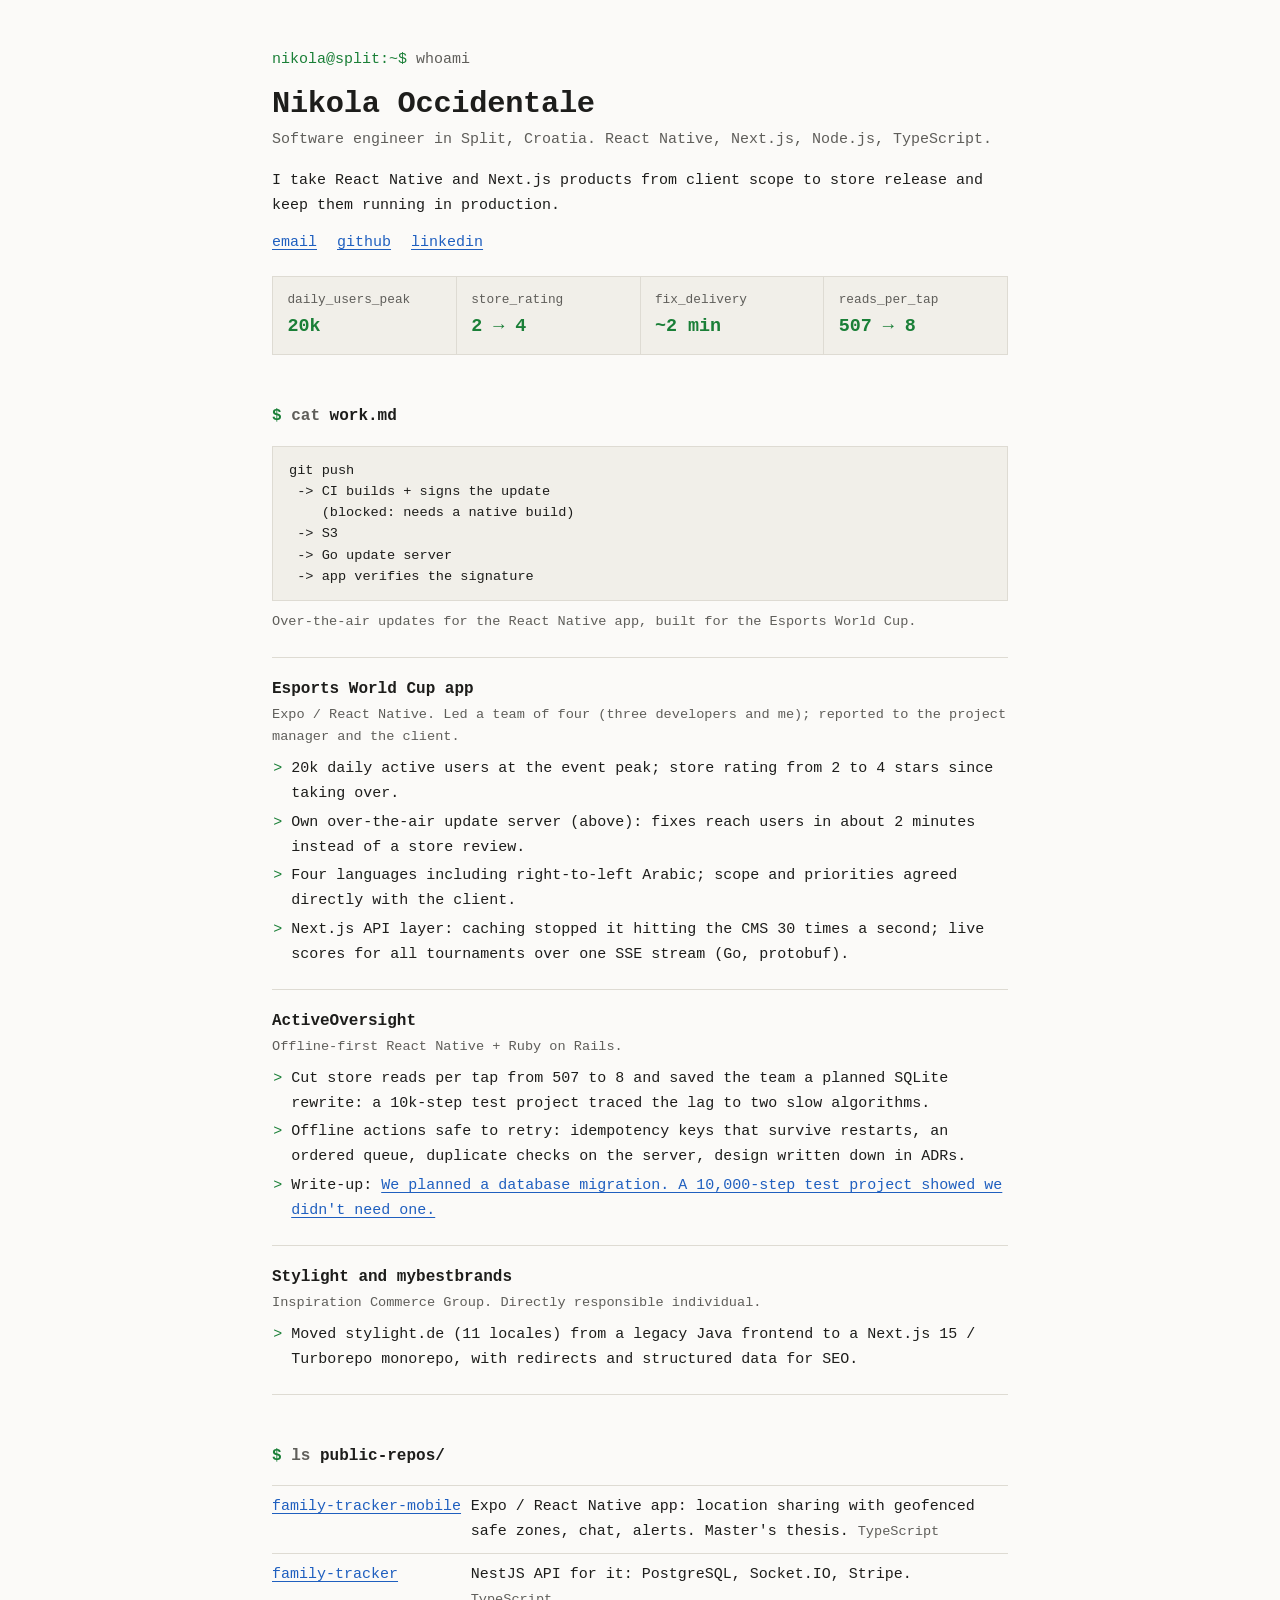
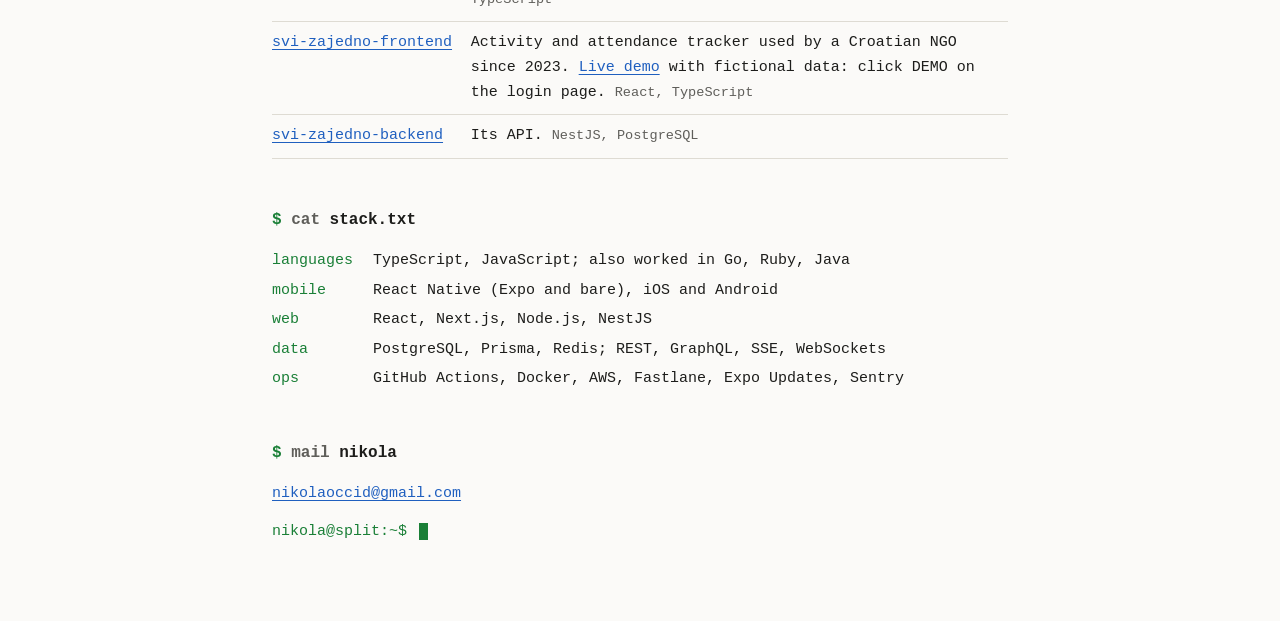
==== commit 8795def6: "Link the live demo from the repo list" ====
--- a/index.html
+++ b/index.html
@@ -66,7 +66,7 @@
     <tbody>
       <tr><td><a href="https://github.com/nikolaoccid/family-tracker-mobile">family-tracker-mobile</a></td><td>Expo / React Native app: location sharing with geofenced safe zones, chat, alerts. Master's thesis. <span class="tag">TypeScript</span></td></tr>
       <tr><td><a href="https://github.com/nikolaoccid/family-tracker">family-tracker</a></td><td>NestJS API for it: PostgreSQL, Socket.IO, Stripe. <span class="tag">TypeScript</span></td></tr>
-      <tr><td><a href="https://github.com/nikolaoccid/svi-zajedno-frontend">svi-zajedno-frontend</a></td><td>Activity and attendance tracker used by a Croatian NGO since 2023. <span class="tag">React, TypeScript</span></td></tr>
+      <tr><td><a href="https://github.com/nikolaoccid/svi-zajedno-frontend">svi-zajedno-frontend</a></td><td>Activity and attendance tracker used by a Croatian NGO since 2023. <a href="https://demo.nikola.technobabble.hr">Live demo</a> with fictional data: click DEMO on the login page. <span class="tag">React, TypeScript</span></td></tr>
       <tr><td><a href="https://github.com/nikolaoccid/svi-zajedno-backend">svi-zajedno-backend</a></td><td>Its API. <span class="tag">NestJS, PostgreSQL</span></td></tr>
     </tbody>
   </table>
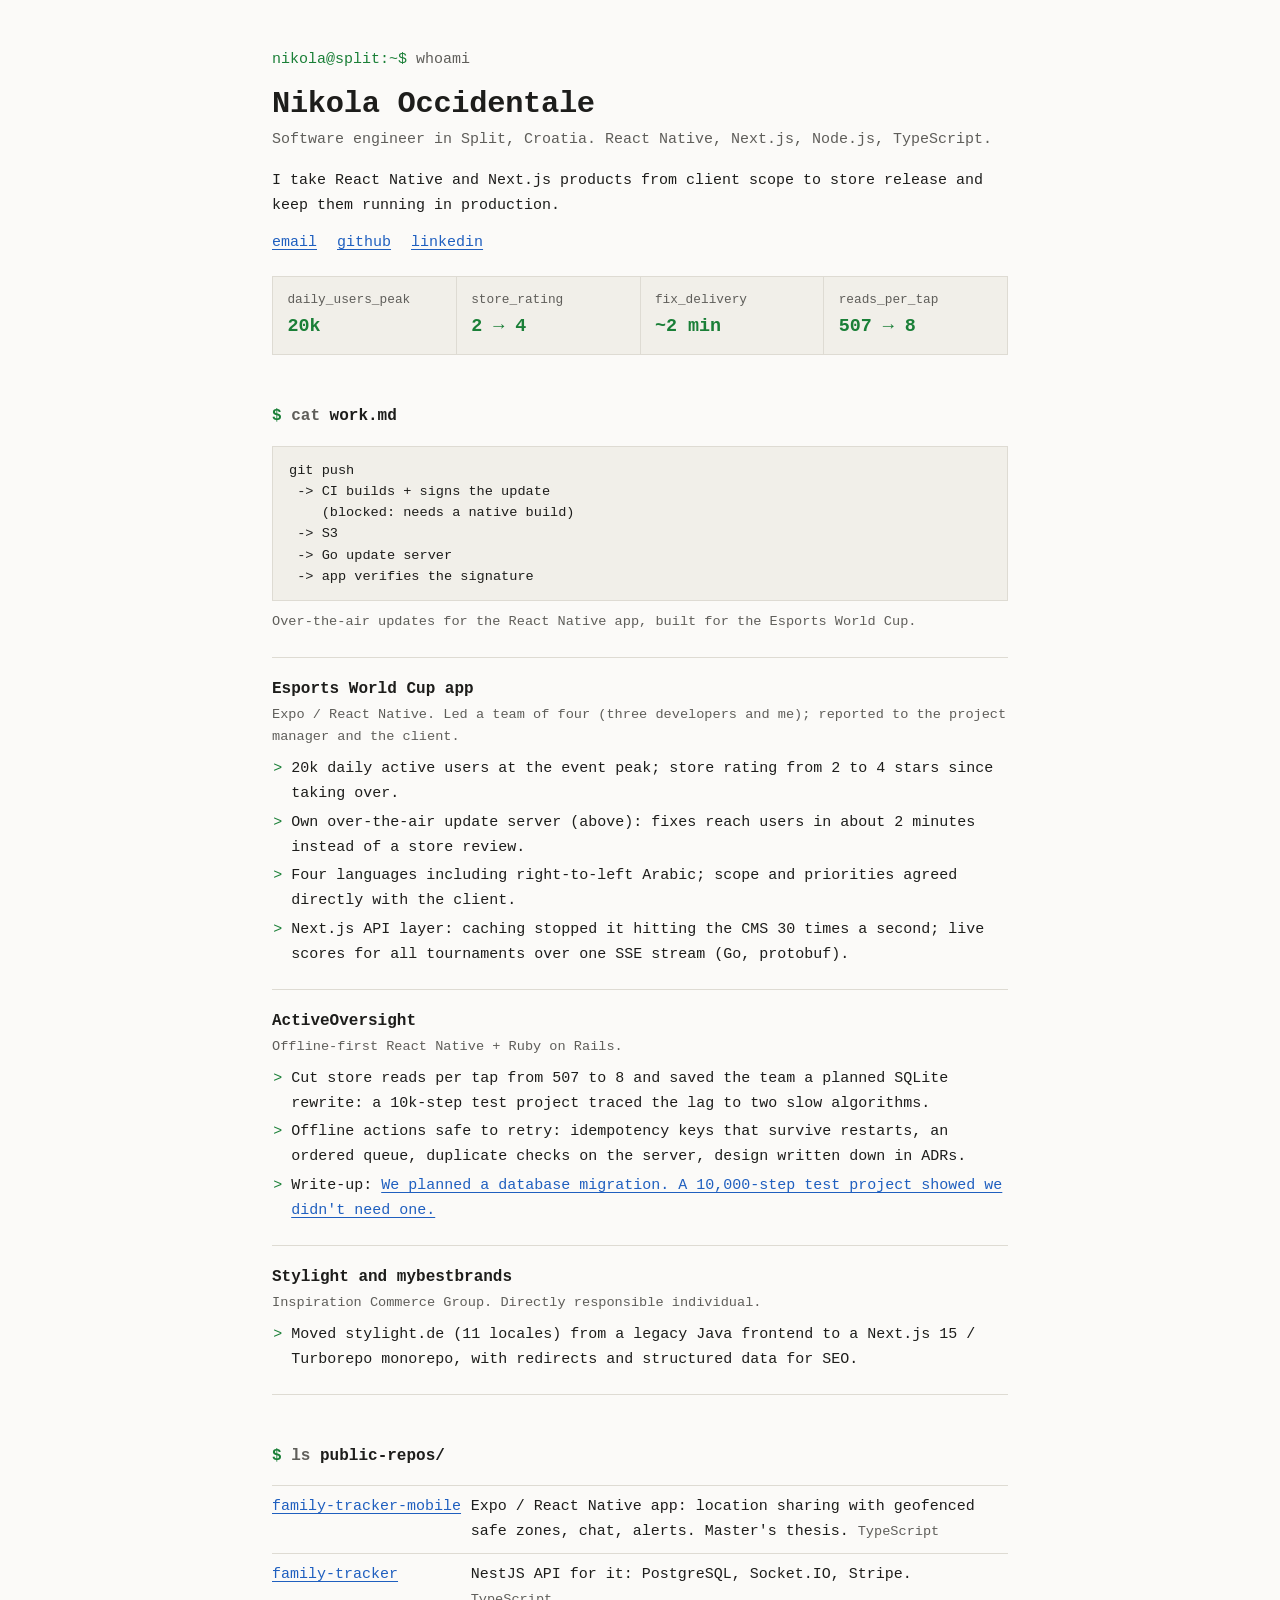
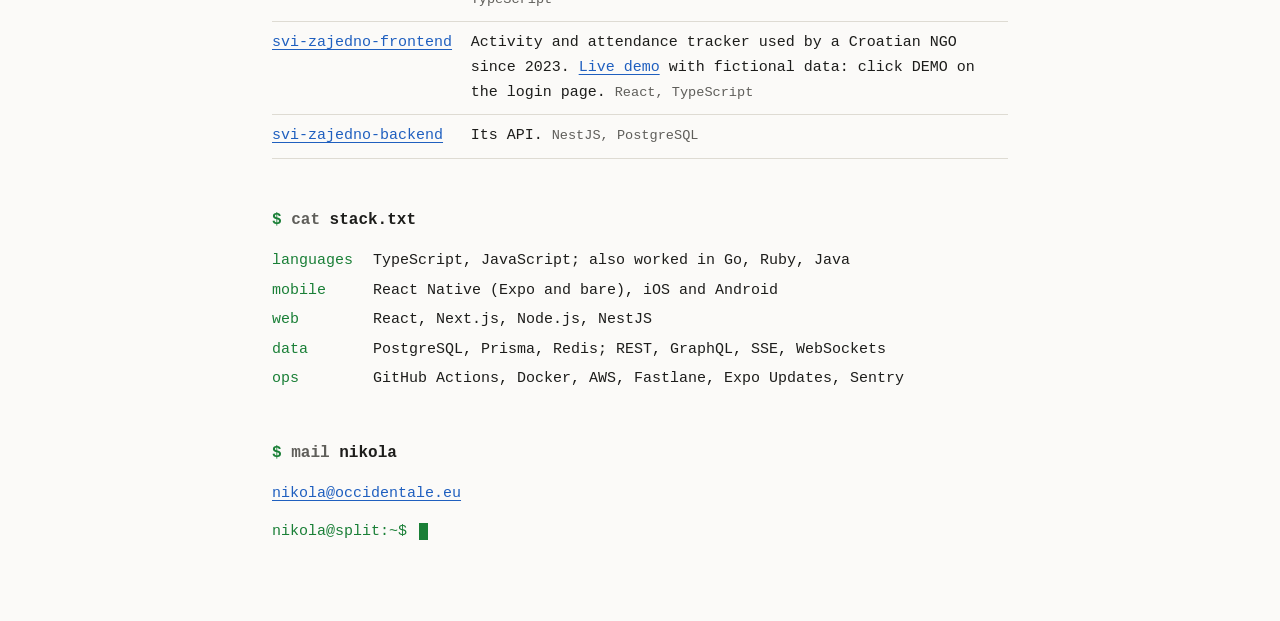
==== commit 6de712f6: "Contact email and demo link on the occidentale.eu domain" ====
--- a/index.html
+++ b/index.html
@@ -15,7 +15,7 @@
   <h1>Nikola Occidentale</h1>
   <p class="lead">Software engineer in Split, Croatia. React Native, Next.js, Node.js, TypeScript.</p>
   <p>I take React Native and Next.js products from client scope to store release and keep them running in production.</p>
-  <p class="links"><a href="mailto:nikolaoccid@gmail.com">email</a><a href="https://github.com/nikolaoccid">github</a><a href="https://www.linkedin.com/in/nikola-occidentale/">linkedin</a></p>
+  <p class="links"><a href="mailto:nikola@occidentale.eu">email</a><a href="https://github.com/nikolaoccid">github</a><a href="https://www.linkedin.com/in/nikola-occidentale/">linkedin</a></p>
 
   <dl class="metrics">
     <div><dt>daily_users_peak</dt><dd>20k</dd></div>
@@ -66,7 +66,7 @@
     <tbody>
       <tr><td><a href="https://github.com/nikolaoccid/family-tracker-mobile">family-tracker-mobile</a></td><td>Expo / React Native app: location sharing with geofenced safe zones, chat, alerts. Master's thesis. <span class="tag">TypeScript</span></td></tr>
       <tr><td><a href="https://github.com/nikolaoccid/family-tracker">family-tracker</a></td><td>NestJS API for it: PostgreSQL, Socket.IO, Stripe. <span class="tag">TypeScript</span></td></tr>
-      <tr><td><a href="https://github.com/nikolaoccid/svi-zajedno-frontend">svi-zajedno-frontend</a></td><td>Activity and attendance tracker used by a Croatian NGO since 2023. <a href="https://demo.nikola.technobabble.hr">Live demo</a> with fictional data: click DEMO on the login page. <span class="tag">React, TypeScript</span></td></tr>
+      <tr><td><a href="https://github.com/nikolaoccid/svi-zajedno-frontend">svi-zajedno-frontend</a></td><td>Activity and attendance tracker used by a Croatian NGO since 2023. <a href="https://demo.occidentale.eu">Live demo</a> with fictional data: click DEMO on the login page. <span class="tag">React, TypeScript</span></td></tr>
       <tr><td><a href="https://github.com/nikolaoccid/svi-zajedno-backend">svi-zajedno-backend</a></td><td>Its API. <span class="tag">NestJS, PostgreSQL</span></td></tr>
     </tbody>
   </table>
@@ -81,7 +81,7 @@
   </dl>
 
   <h2><span class="prompt" aria-hidden="true">$ </span><span class="cmd" aria-hidden="true">mail </span>nikola</h2>
-  <p class="links"><a href="mailto:nikolaoccid@gmail.com">nikolaoccid@gmail.com</a></p>
+  <p class="links"><a href="mailto:nikola@occidentale.eu">nikola@occidentale.eu</a></p>
   <p class="cmd"><span class="prompt" aria-hidden="true">nikola@split:~$ </span><span class="cursor" aria-hidden="true"></span></p>
 </main>
 </body>
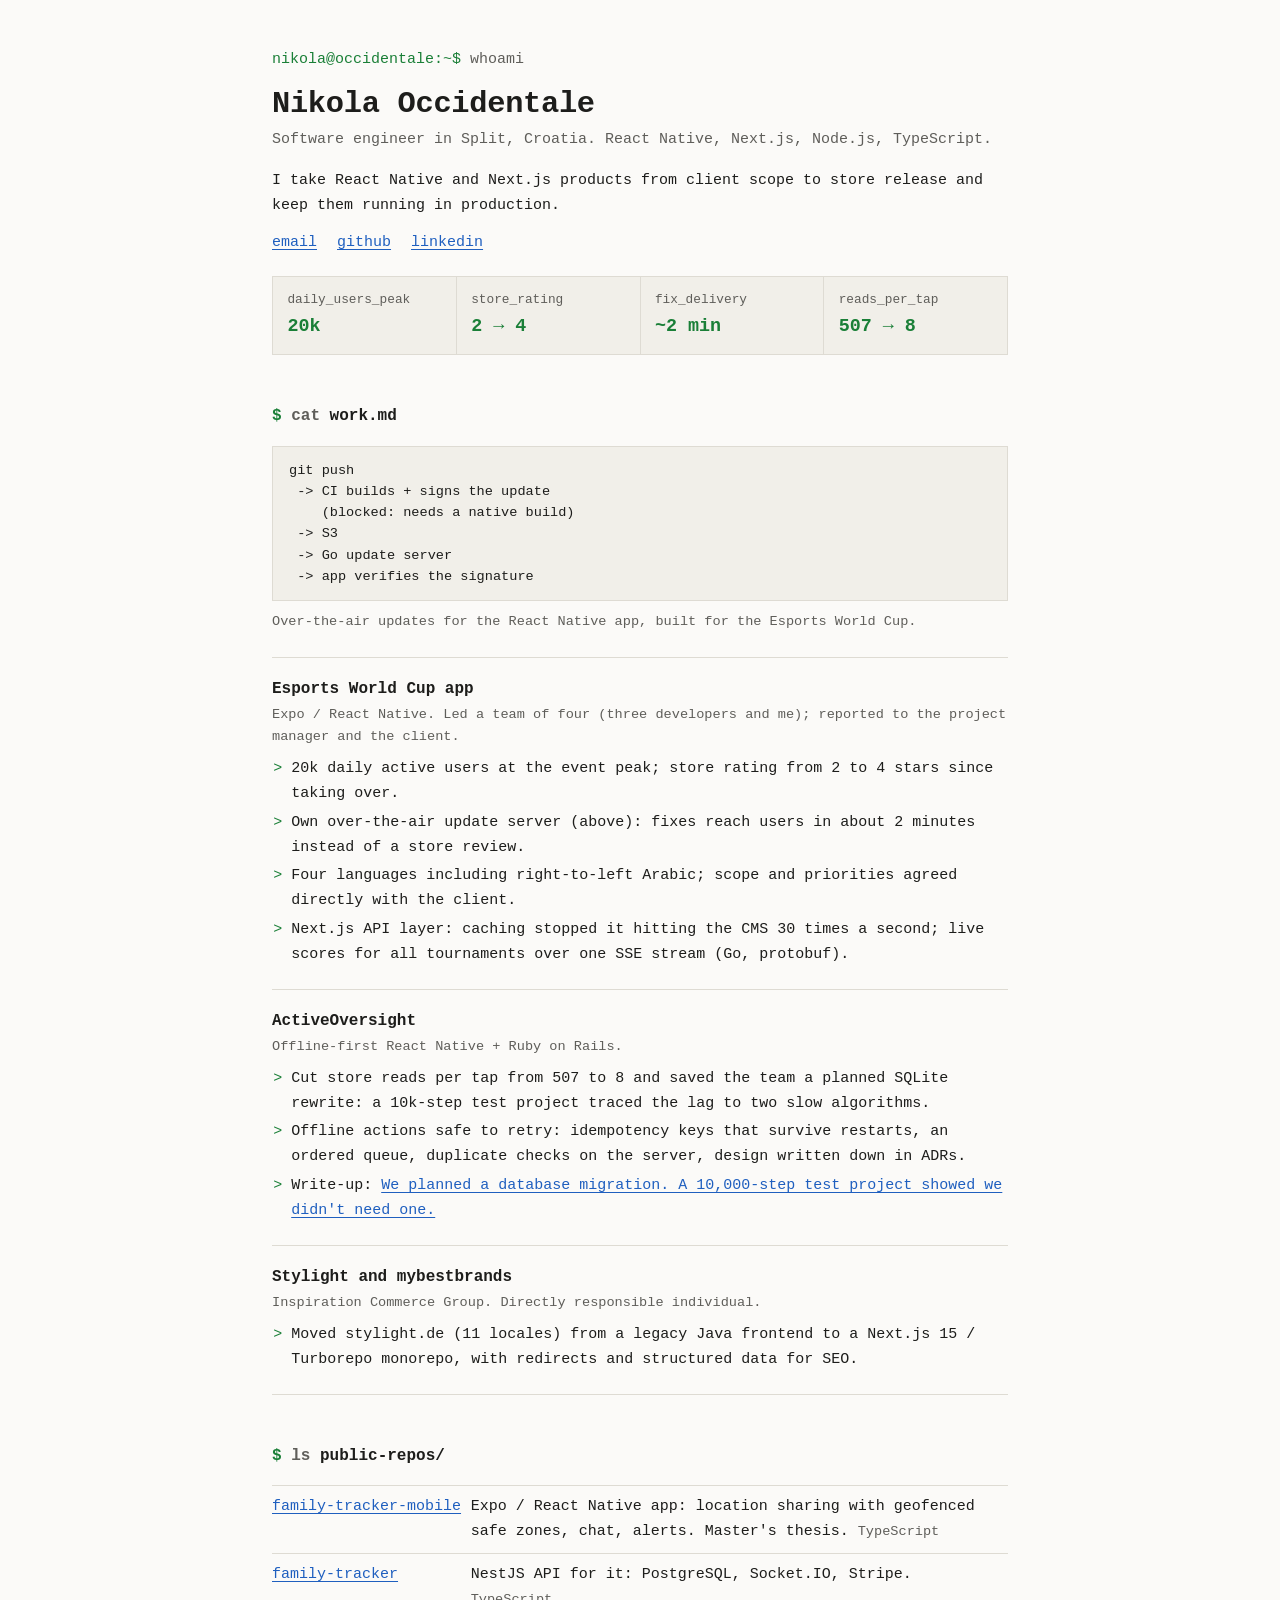
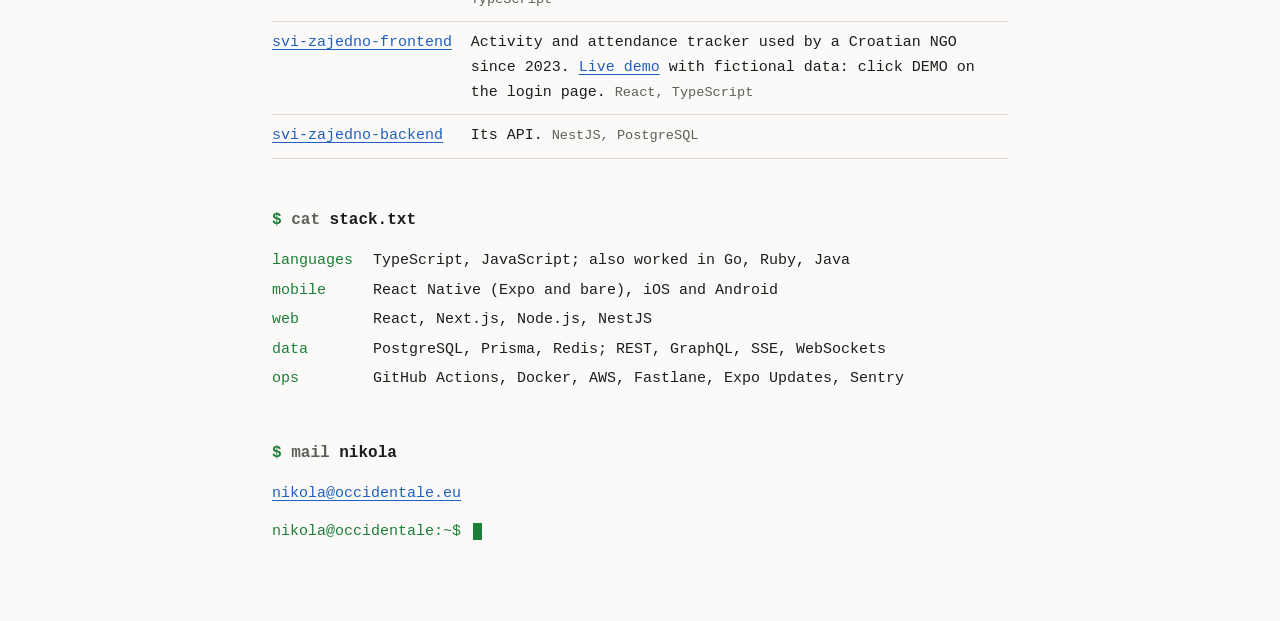
==== commit bf1d0dcc: "Prompt: nikola@occidentale instead of nikola@split" ====
--- a/index.html
+++ b/index.html
@@ -11,7 +11,7 @@
 </head>
 <body>
 <main>
-  <p class="cmd"><span class="prompt" aria-hidden="true">nikola@split:~$ </span><span aria-hidden="true">whoami</span></p>
+  <p class="cmd"><span class="prompt" aria-hidden="true">nikola@occidentale:~$ </span><span aria-hidden="true">whoami</span></p>
   <h1>Nikola Occidentale</h1>
   <p class="lead">Software engineer in Split, Croatia. React Native, Next.js, Node.js, TypeScript.</p>
   <p>I take React Native and Next.js products from client scope to store release and keep them running in production.</p>
@@ -82,7 +82,7 @@
 
   <h2><span class="prompt" aria-hidden="true">$ </span><span class="cmd" aria-hidden="true">mail </span>nikola</h2>
   <p class="links"><a href="mailto:nikola@occidentale.eu">nikola@occidentale.eu</a></p>
-  <p class="cmd"><span class="prompt" aria-hidden="true">nikola@split:~$ </span><span class="cursor" aria-hidden="true"></span></p>
+  <p class="cmd"><span class="prompt" aria-hidden="true">nikola@occidentale:~$ </span><span class="cursor" aria-hidden="true"></span></p>
 </main>
 </body>
 </html>
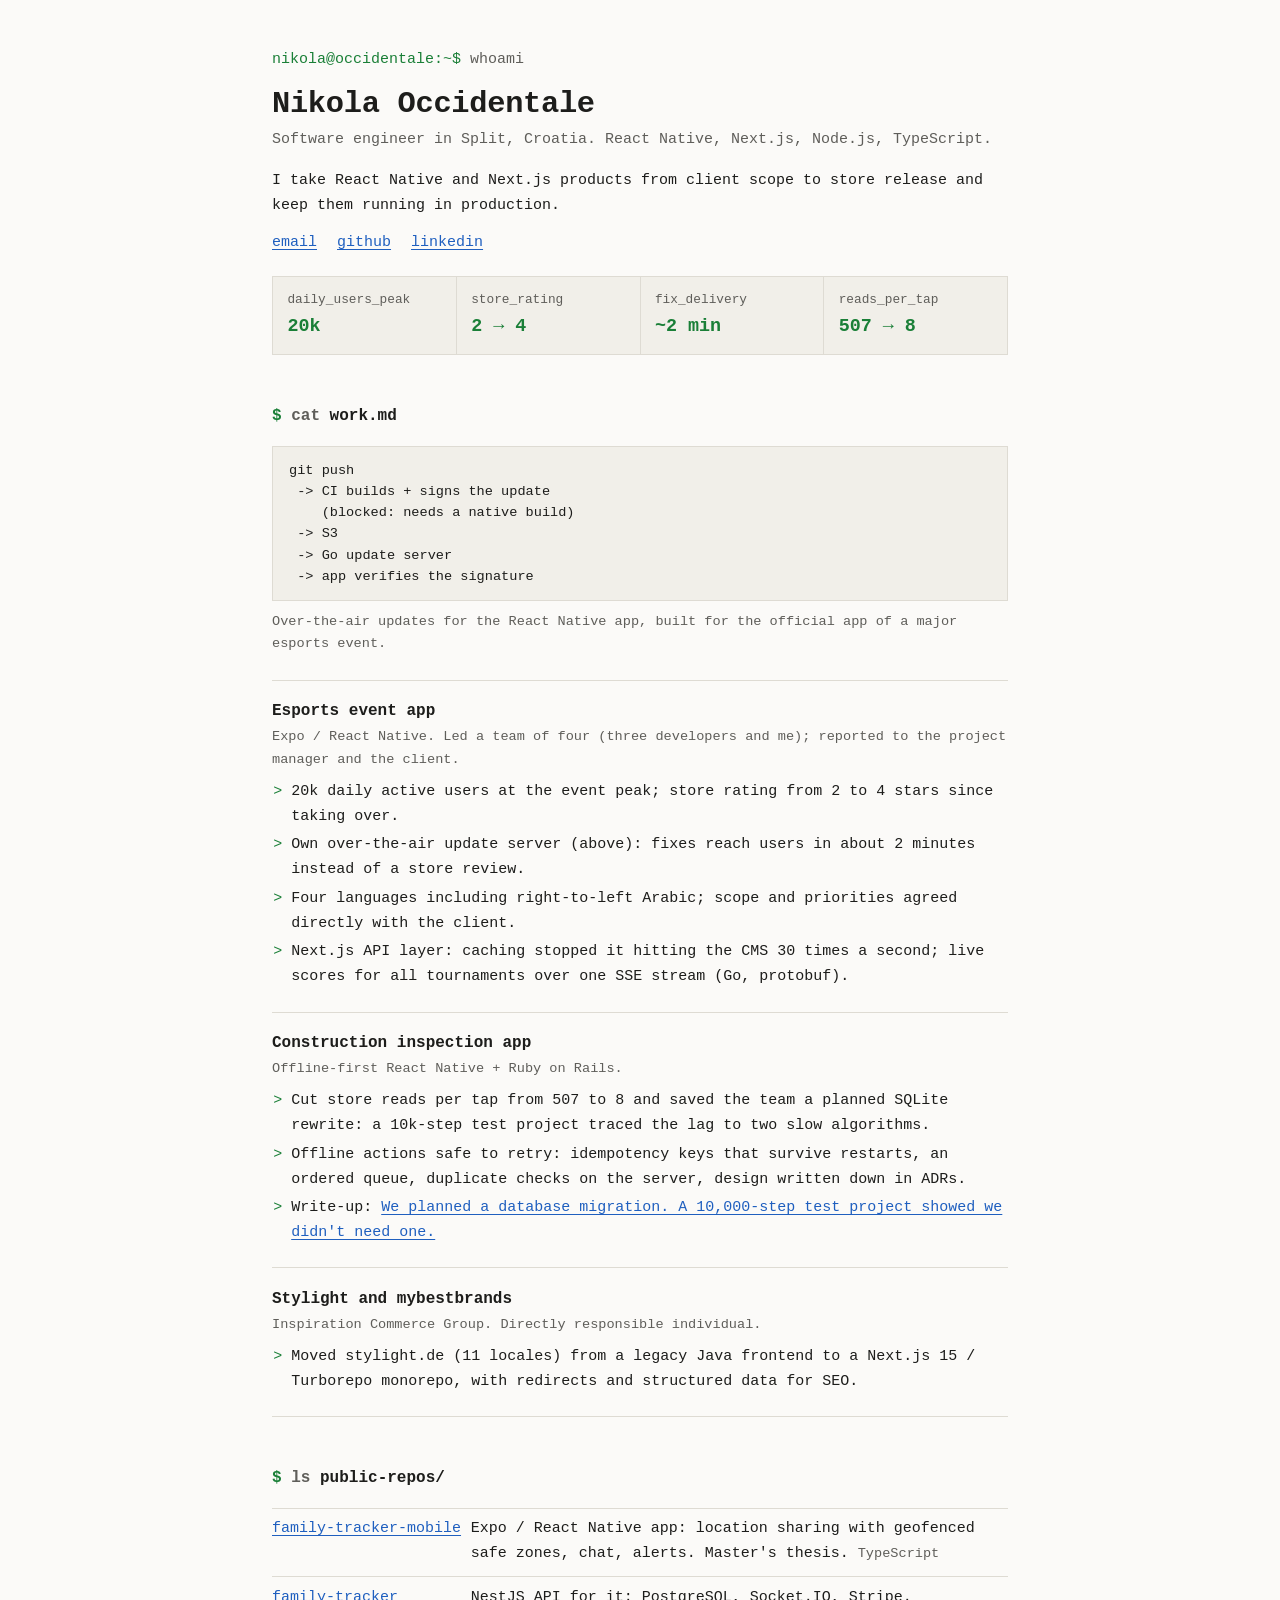
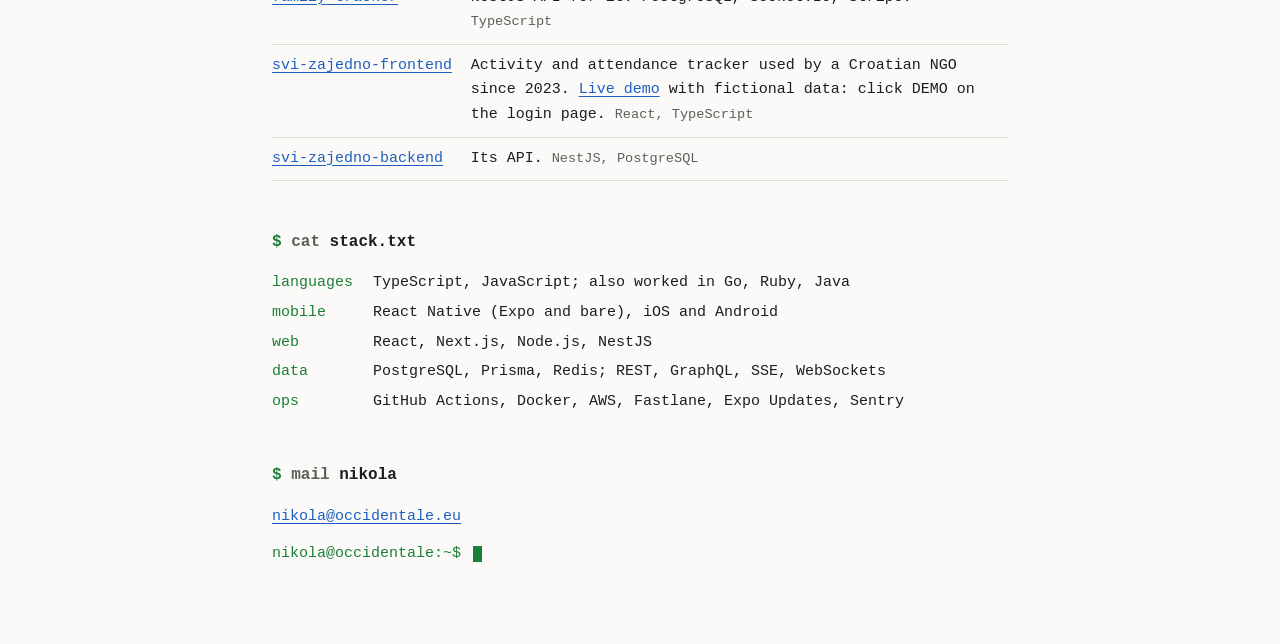
==== commit 3c7d1030: "Generic names for client projects" ====
--- a/index.html
+++ b/index.html
@@ -32,10 +32,10 @@
  -> S3
  -> Go update server
  -> app verifies the signature</pre>
-  <p class="caption">Over-the-air updates for the React Native app, built for the Esports World Cup.</p>
+  <p class="caption">Over-the-air updates for the React Native app, built for the official app of a major esports event.</p>
 
   <div class="item">
-    <h3>Esports World Cup app</h3>
+    <h3>Esports event app</h3>
     <p class="meta">Expo / React Native. Led a team of four (three developers and me); reported to the project manager and the client.</p>
     <ul>
       <li>20k daily active users at the event peak; store rating from 2 to 4 stars since taking over.</li>
@@ -45,7 +45,7 @@
     </ul>
   </div>
   <div class="item">
-    <h3>ActiveOversight</h3>
+    <h3>Construction inspection app</h3>
     <p class="meta">Offline-first React Native + Ruby on Rails.</p>
     <ul>
       <li>Cut store reads per tap from 507 to 8 and saved the team a planned SQLite rewrite: a 10k-step test project traced the lag to two slow algorithms.</li>
